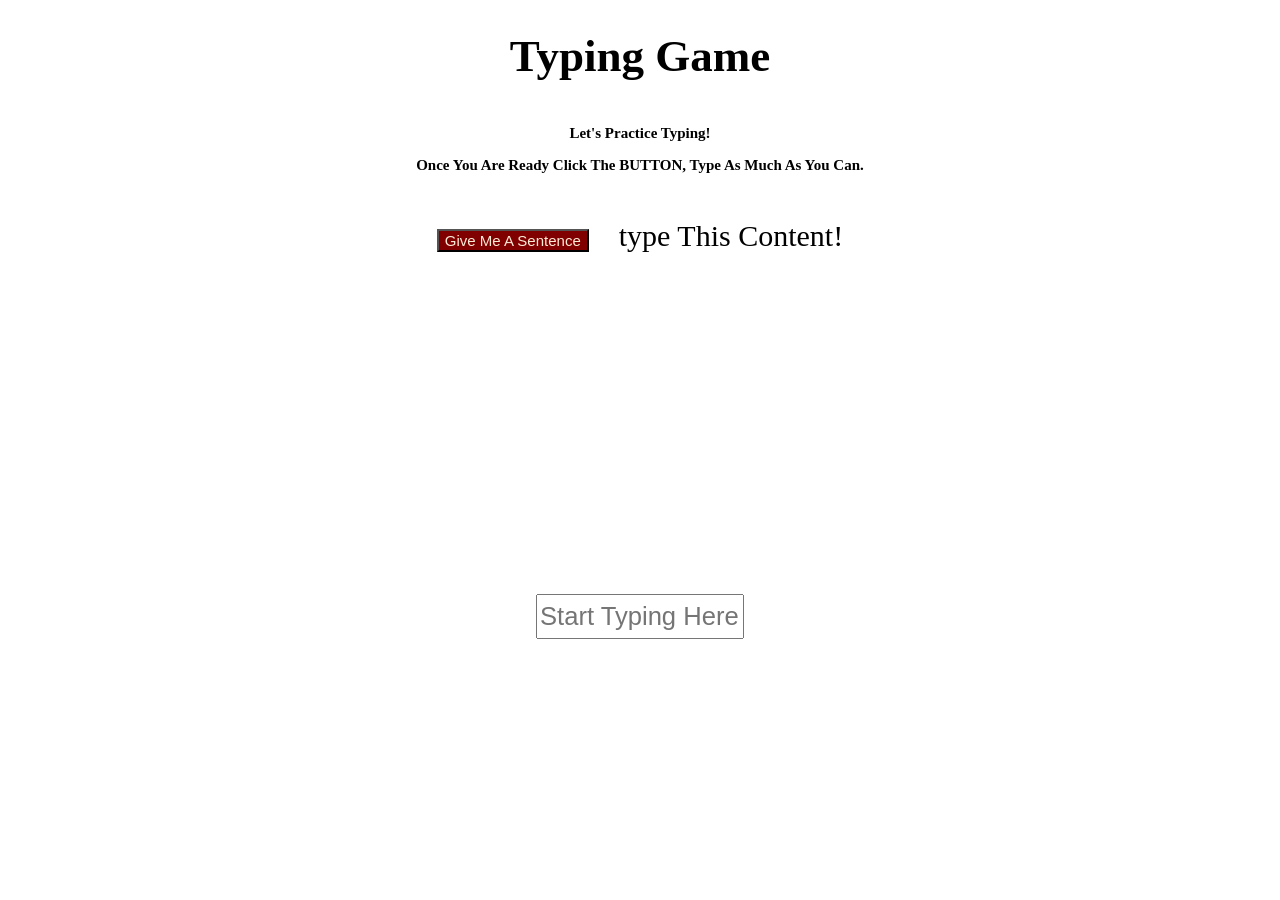
==== index.html @ 56f7f4f6 "Initial Commit of  HTML, CSS, Java Script Files" ====
<!-- Typing-Game  -->

<!Doctype HTML>

<html>

<head>
    <title>Typing-Game</title>

    <meta charset="utf-8">
    <meta name="viewport"  content="width=device-width, initial-scale= 1.0">
    <meta name="description" content=" Typing-Game to calculate time taken to complete a sentence">

    <link rel="stylesheet" href="./styles.css">
  
</head>




<body>
    
    
    <div class="Container">
        <h1 class="main-title">Typing Game</h1>

        <div class="sub-title">
            <h2 id="sub" >Let's Practice Typing!</h2>
            <h3 id="sub" >Once You Are Ready Click The BUTTON, Type As Much As You Can.</h3>
        </div>

        
        <div class="sentence-container">
            <button id="button">Give Me A Sentence</button>
            <p id="sentence" class="new-text">type This Content!</p>
            
       </div>
        
        <div class="result-container">
            <p id="CongratsMsg"></p>
            <p id="TimeInfo"></p>
        </div>
        <div class="ip">
        <input type="text"  id="TypingBox" class="TextBox" placeholder="Start Typing Here...">
       </div>
    </div>

    <script src="./script.js"></script>

</body>


</html>
---- styles.css ----
html, body{

    height: 100%;
    overflow: hidden;
    margin: 0;
    padding: 0;

}

.Container{

height: 100vh;
display: flex;
flex-direction: column;
justify-content: space-between;
align-items: center;
overflow: hidden;

}


body{
    background-image: url('image/leone-venter-VieM9BdZKFo-unsplash.jpg');
    background-size: cover;
    background-repeat: no-repeat;
    background-position: top;
}


.main-title{
       
    font-size: 45px;
    text-align: center;
}

.sub-title{

    align-content: center;
    
}

#sub{

    font-size: 15px;
    text-align: center;
}



.result-container{

    display: flex;
    gap: 20px;
    font-size: 25px;
    text-align: center;
    font-family: 'Lucida Console', monospace;
    align-items: baseline;
    
   
}

.sentence-container{
    display: flex;
    justify-content: center;
    justify-items: auto;
    align-items: baseline;
    gap: 30px;
    
}

#button{
    background-color: maroon;
    color: antiquewhite;
    font-size: 15px;
}

.new-text{

    font-size: 30px;
    text-align: center;
    font-family: 'Times New Roman', Times, serif;
}

.ip{
    
    display: flex;
    justify-content: center;
    align-items: center;
    height: 100vh;

}

.TextBox{

    width: 200px;
    height: 40px;
    position: relative;
    padding-bottom: 0;
    font-size: 2vw;
            
}



.shake{

  color: rgb(193, 4, 67);
  animation: shake 0.3s ease-in-out;
  border: 10px;
  border-color:  rgb(193, 4, 67);

}

.highlight{

    background-color: gold;
    font-weight: bold;
    padding: 2px;
}


@keyframes shake{

    0%{ transform: translateX(0);}
    25%{ transform: translateX(-10px);}
    50%{ transform: translateX(10px);}
    75%{ transform : translateX(-10px);}
    100%{transform : translateX(0);}

}
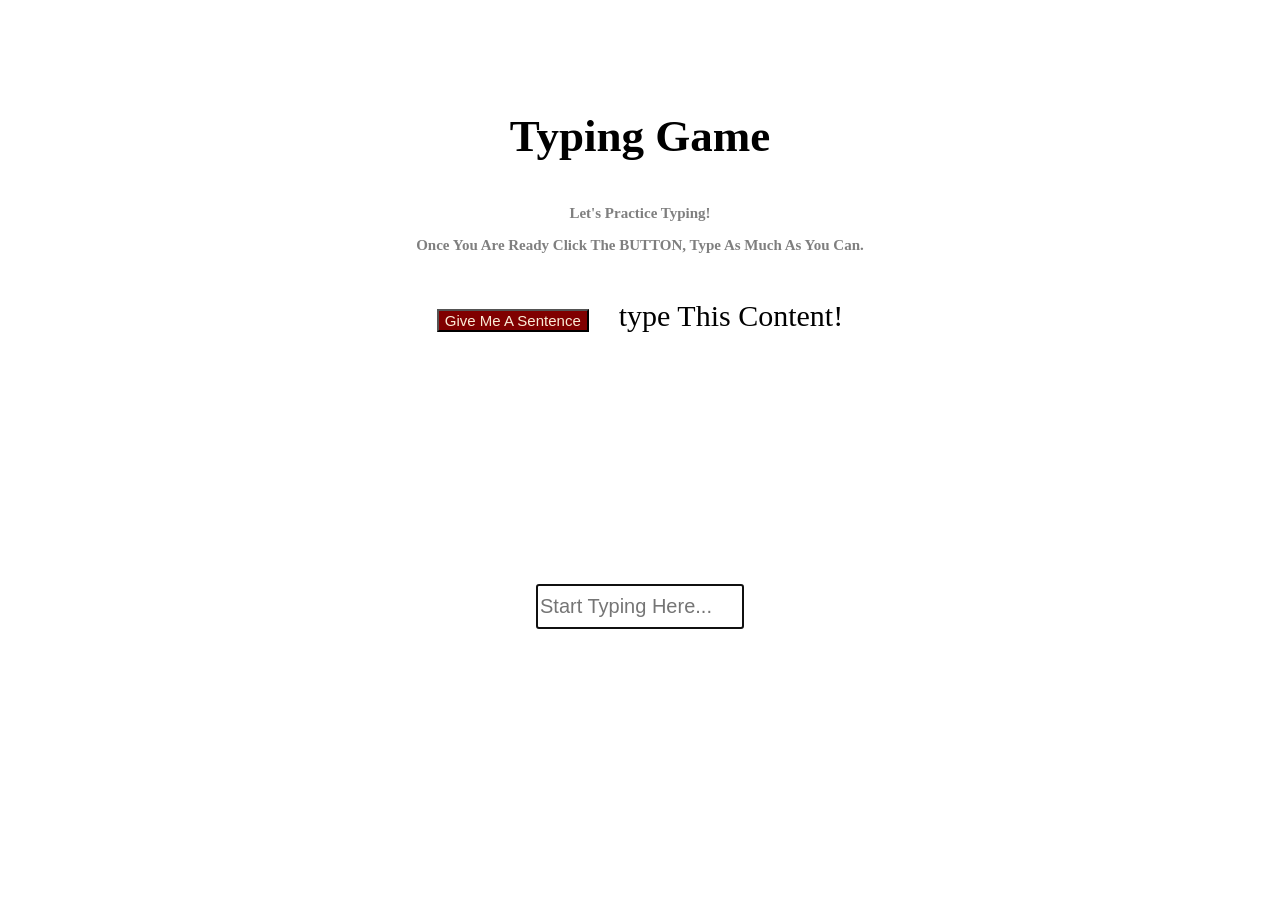
==== commit 4e1e8d4c: "Responsive Design Update" ====
--- a/index.html
+++ b/index.html
@@ -8,8 +8,9 @@
     <title>Typing-Game</title>
 
     <meta charset="utf-8">
-    <meta name="viewport"  content="width=device-width, initial-scale= 1.0">
+    <meta name="viewport"  content="width=device-width, initial-scale= 1.0 viewport-fit=cover">
     <meta name="description" content=" Typing-Game to calculate time taken to complete a sentence">
+    
 
     <link rel="stylesheet" href="./styles.css">
   
--- a/styles.css
+++ b/styles.css
@@ -9,8 +9,8 @@
 }
 
 .Container{
-
-height: 100vh;
+padding: 5rem;
+height: 80vh;
 display: flex;
 flex-direction: column;
 justify-content: space-between;
@@ -24,7 +24,9 @@
     background-image: url('image/leone-venter-VieM9BdZKFo-unsplash.jpg');
     background-size: cover;
     background-repeat: no-repeat;
-    background-position: top;
+    background-position: center;
+    background-attachment: fixed;
+    padding: env(safe-area-inset-top) env(safe-area-inset-bottom) env(safe-area-inset-left) env(safe-area-inset-right);
 }
 
 
@@ -37,6 +39,7 @@
 .sub-title{
 
     align-content: center;
+    color: rgba(0,0,0,50%);
     
 }
 
@@ -97,7 +100,7 @@
     height: 40px;
     position: relative;
     padding-bottom: 0;
-    font-size: 2vw;
+    font-size: 20px;
             
 }
 
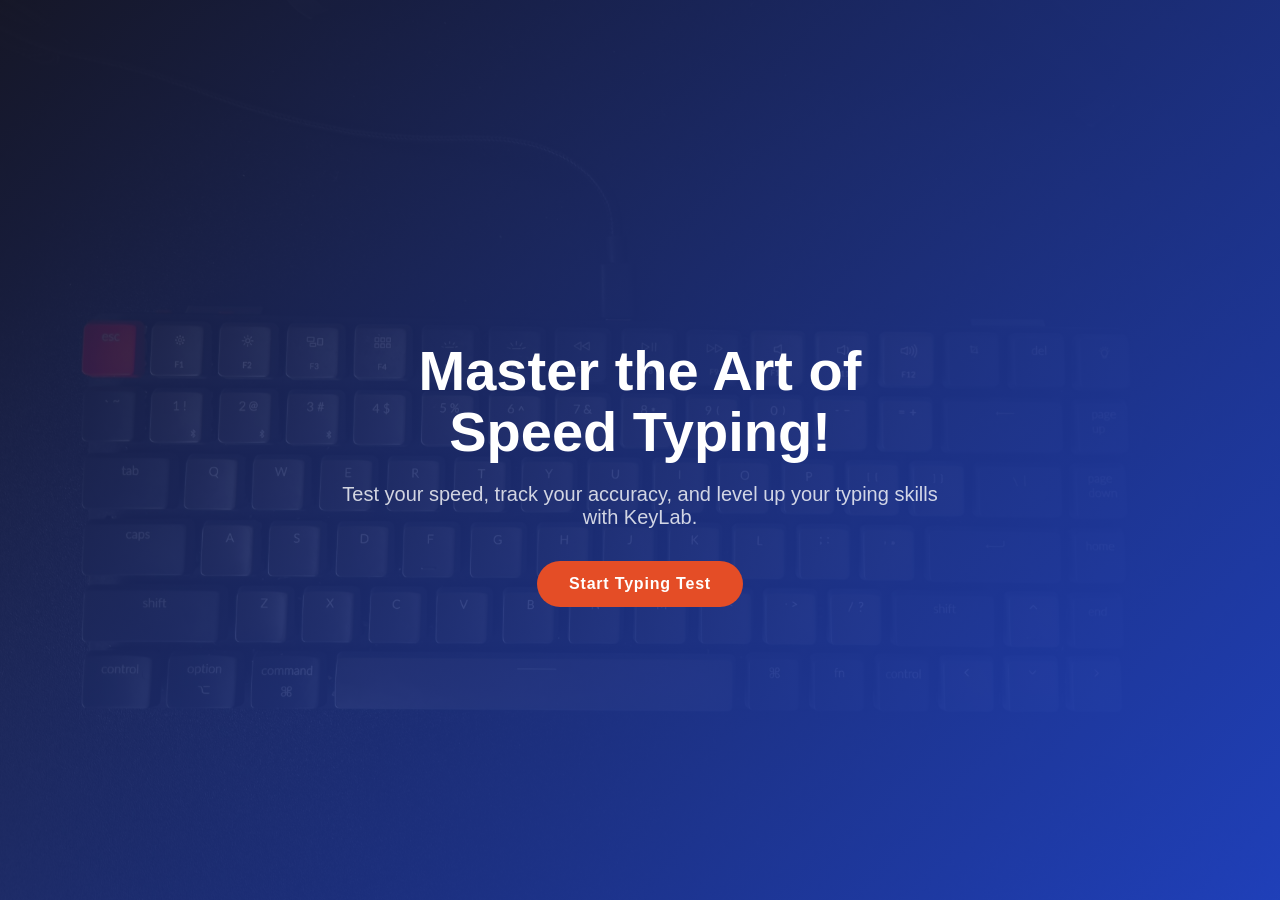
==== commit 461e8152: "Update" ====
--- a/index.html
+++ b/index.html
@@ -1,54 +1,31 @@
-<!-- Typing-Game  -->
-
 <!Doctype HTML>
 
 <html>
 
 <head>
-    <title>Typing-Game</title>
+    <title>KeyLab - Test Track Improve </title>
 
-    <meta charset="utf-8">
+    <meta charset="UTF-8">
     <meta name="viewport"  content="width=device-width, initial-scale= 1.0 viewport-fit=cover">
-    <meta name="description" content=" Typing-Game to calculate time taken to complete a sentence">
+    <meta name="description" content="KeyLab is a professional typing test platform that measures speed and accuracy with precision. Track progress, benchmark skills, and improve typing efficiency with real-time feedback.">
+    <!--Open Graph for social sharing-->
+    <meta property="og:title" content="KeyLab | Professional Typing Test Platform" >
+    <meta property="og:description" content="Measure your typing speed and accuracy with KeyLab. Benchmark skills, track progress, and improve efficiency.">
+    <meta property="og:type" content="Website">
     
+    <link rel="stylesheet" href="./index.css">
+  </head>
 
-    <link rel="stylesheet" href="./styles.css">
-  
-</head>
+   <body>
 
-
-
-
-<body>
-    
-    
-    <div class="Container">
-        <h1 class="main-title">Typing Game</h1>
-
-        <div class="sub-title">
-            <h2 id="sub" >Let's Practice Typing!</h2>
-            <h3 id="sub" >Once You Are Ready Click The BUTTON, Type As Much As You Can.</h3>
+    <section class="hero">
+        <div class="hero-content">
+            <h1 class="hero-title">Master the Art of Speed Typing!</h1>
+            <p class="hero-sub">Test your speed, track your accuracy, and level up your typing skills with KeyLab.</p>
+            <a class="hero-btn" href="./main.html">Start Typing Test</a>
         </div>
-
+    </section>
         
-        <div class="sentence-container">
-            <button id="button">Give Me A Sentence</button>
-            <p id="sentence" class="new-text">type This Content!</p>
-            
-       </div>
-        
-        <div class="result-container">
-            <p id="CongratsMsg"></p>
-            <p id="TimeInfo"></p>
-        </div>
-        <div class="ip">
-        <input type="text"  id="TypingBox" class="TextBox" placeholder="Start Typing Here...">
-       </div>
-    </div>
-
-    <script src="./script.js"></script>
-
 </body>
 
-
 </html>
--- a/index.css
+++ b/index.css
@@ -0,0 +1,55 @@
+*,*::before,*::after{
+    box-sizing: border-box;
+}
+
+body{
+    margin: 0;
+    font-family: arial,sans-serif;
+}
+
+.hero{
+    background: linear-gradient(135deg, rgba(26,26,46,0.8) 0%, rgba(38,77,228,0.8) 100%), 
+                  url("./assets/keyboard.jpg") center/cover no-repeat;
+    min-height: 100vh;
+    display: flex;
+    align-items: center;
+    justify-content: center;
+    text-align: center;
+    padding: 40px 20px;
+}
+
+.hero-content{
+    max-width: 600px;
+}
+
+.hero-title{
+    font-size: 3.5rem;
+    font-weight: 800;
+    color: white;
+    line-height: 1.1;
+    margin-bottom: 20px;
+}
+
+.hero-sub{
+    font-size: 1.25rem;
+    margin-bottom: 32px;
+    color: rgba(255,255,255,0.8);
+
+}
+.hero-btn{
+    display: inline-block;
+    padding: 14px 32px;
+    background: #e44d26;
+    color: white;
+    text-decoration: none;
+    border-radius: 9999px;
+    font-weight: 700;
+    font-size: 1rem;
+    letter-spacing: 0.05em;
+    transition: transform 0.2s, background 0.2s;
+}
+
+.hero-btn:hover{
+    background: #c43816;
+    transform: translateY(-2px);
+}
